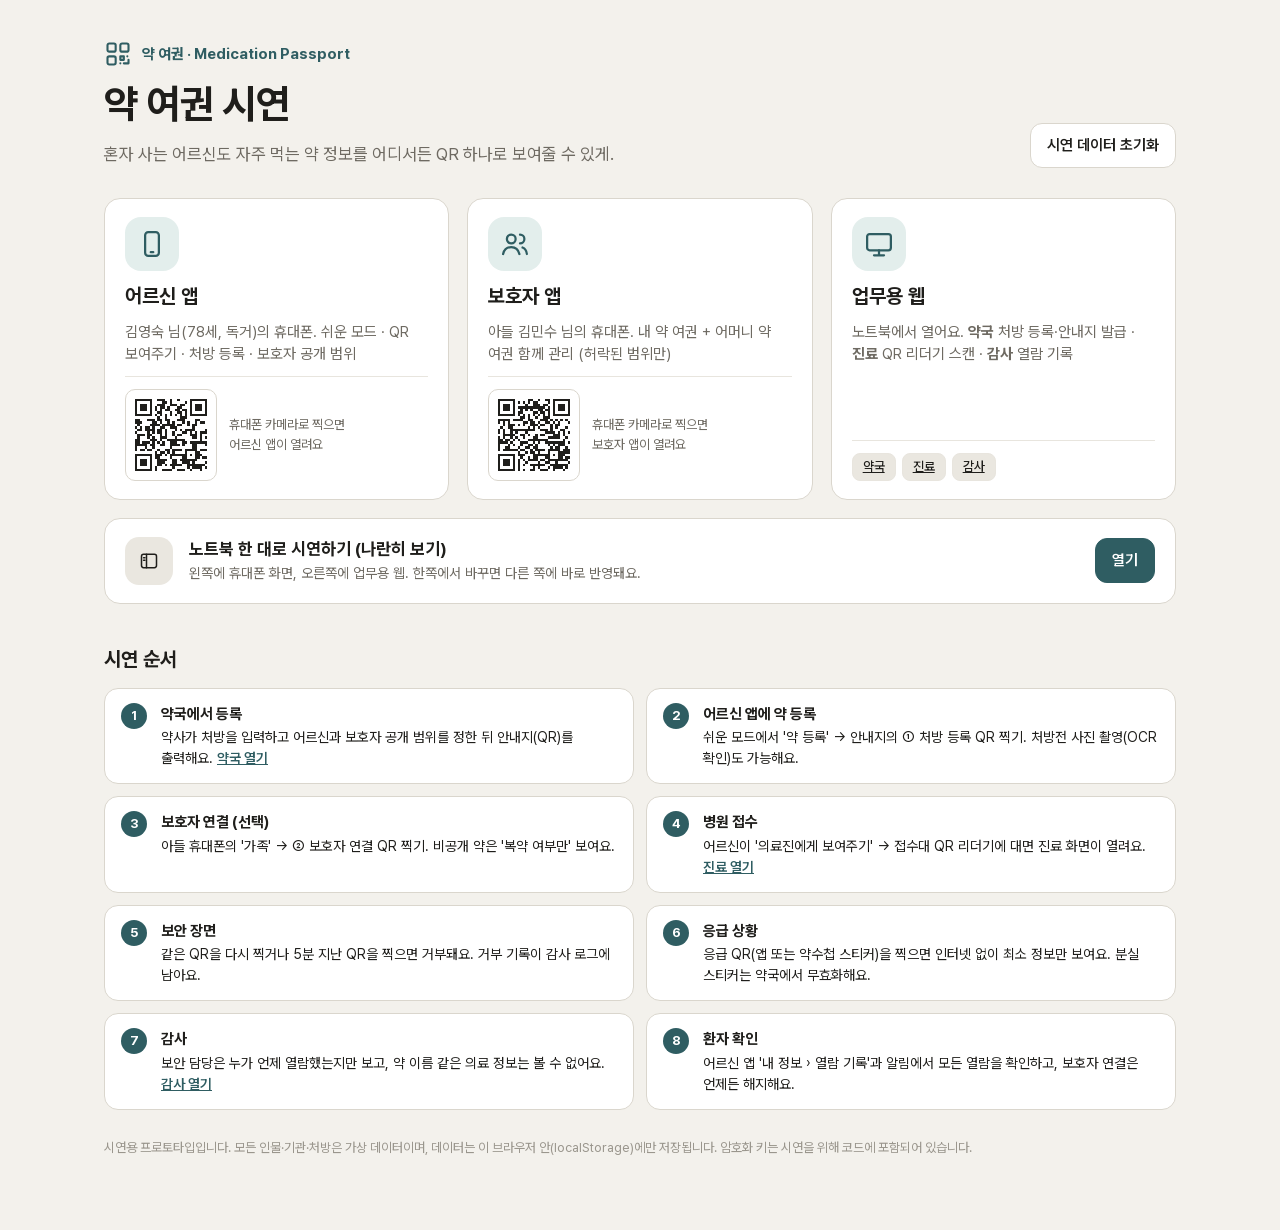
==== index.html @ 18c2f9f2 "Add files via upload" ====
<!DOCTYPE html>
<html lang="ko">
<head>
  <meta charset="UTF-8">
  <meta name="viewport" content="width=device-width, initial-scale=1">
  <title>약 여권 (Medication Passport) 시연</title>
  <link rel="icon" href="data:image/svg+xml,%3Csvg xmlns=%22http://www.w3.org/2000/svg%22 viewBox=%220 0 32 32%22%3E%3Crect width=%2232%22 height=%2232%22 rx=%228%22 fill=%22%232F5D62%22/%3E%3Cpath d=%22M8 8h6v6H8zM18 8h6v6h-6zM8 18h6v6H8zM18 18h2v2h-2zM22 22h2v2h-2z%22 fill=%22%23fff%22/%3E%3C/svg%3E">
  <link rel="stylesheet" href="assets/style.css">
  <style>
    .wrap { max-width: 1120px; margin: 0 auto; padding: 40px 24px 60px; }
    .hero { display: flex; justify-content: space-between; align-items: flex-end; gap: 24px; flex-wrap: wrap; }
    .hero h1 { font-size: 40px; margin: 6px 0 8px; letter-spacing: -1px; }
    .entries { display: grid; grid-template-columns: repeat(3, 1fr); gap: 18px; margin-top: 30px; }
    .entry { display: flex; flex-direction: column; gap: 10px; text-decoration: none; color: inherit; transition: transform .12s, box-shadow .12s; }
    .entry:hover { transform: translateY(-2px); box-shadow: var(--shadow); }
    .entry .ic { width: 54px; height: 54px; border-radius: 16px; background: var(--primary-weak); color: var(--primary); display: flex; align-items: center; justify-content: center; }
    .entry .ic .icon { width: 30px; height: 30px; }
    .entry h3 { font-size: 20px; }
    .entry .qr { display: flex; gap: 12px; align-items: center; margin-top: auto; padding-top: 12px; border-top: 1px solid var(--line-2); font-size: 13px; color: var(--muted); }
    .entry .qr .qr-box { width: 92px; padding: 6px; border-radius: 10px; }
    .split { margin-top: 18px; display: flex; align-items: center; gap: 16px; text-decoration: none; color: inherit; }
    .steps { counter-reset: s; list-style: none; padding: 0; margin: 0; display: grid; grid-template-columns: repeat(2, 1fr); gap: 12px; }
    .steps li { counter-increment: s; background: var(--surface); border: 1px solid var(--line); border-radius: 14px; padding: 14px 16px 14px 56px; position: relative; font-size: 14px; }
    .steps li::before { content: counter(s); position: absolute; left: 16px; top: 14px; width: 26px; height: 26px; border-radius: 50%; background: var(--primary); color: #fff; display: flex; align-items: center; justify-content: center; font-weight: 700; font-size: 13px; }
    .steps b { display: block; font-size: 15px; margin-bottom: 2px; }
    .steps a { font-weight: 600; }
    @media (max-width: 860px) { .entries, .steps { grid-template-columns: 1fr; } .hero h1 { font-size: 30px; } .entry .qr { display: none; } }
  </style>
</head>
<body>
  <div class="wrap">
    <div class="hero">
      <div>
        <div class="row" style="gap:10px;color:var(--primary);font-weight:700" id="brand"></div>
        <h1>약 여권 시연</h1>
        <div class="muted" style="font-size:17px">혼자 사는 어르신도 자주 먹는 약 정보를 어디서든 QR 하나로 보여줄 수 있게.</div>
      </div>
      <button class="btn" onclick="if(confirm('모든 시연 데이터를 처음 상태로 되돌릴까요?')){MP.resetAll();MP.toast('초기화했어요')}">시연 데이터 초기화</button>
    </div>

    <div class="entries">
      <a class="card entry" href="app.html?as=elder" id="e-elder">
        <div class="ic" data-i="phone"></div>
        <h3>어르신 앱</h3>
        <div class="muted">김영숙 님(78세, 독거)의 휴대폰. 쉬운 모드 · QR 보여주기 · 처방 등록 · 보호자 공개 범위</div>
        <div class="qr"><div class="qr-box" data-qr="app.html?as=elder"></div><span>휴대폰 카메라로 찍으면<br>어르신 앱이 열려요</span></div>
      </a>
      <a class="card entry" href="app.html?as=guardian" id="e-guard">
        <div class="ic" data-i="users"></div>
        <h3>보호자 앱</h3>
        <div class="muted">아들 김민수 님의 휴대폰. 내 약 여권 + 어머니 약 여권 함께 관리 (허락된 범위만)</div>
        <div class="qr"><div class="qr-box" data-qr="app.html?as=guardian"></div><span>휴대폰 카메라로 찍으면<br>보호자 앱이 열려요</span></div>
      </a>
      <div class="card entry" style="cursor:pointer" onclick="if(!event.target.closest('a'))location.href='work.html#clinic'">
        <div class="ic" data-i="monitor"></div>
        <h3>업무용 웹</h3>
        <div class="muted">노트북에서 열어요. <b>약국</b> 처방 등록·안내지 발급 · <b>진료</b> QR 리더기 스캔 · <b>감사</b> 열람 기록</div>
        <div class="qr"><span class="row" style="gap:6px;flex-wrap:wrap"><a class="chip" href="work.html#pharmacy">약국</a><a class="chip" href="work.html#clinic">진료</a><a class="chip" href="work.html#audit">감사</a></span></div>
      </div>
    </div>

    <a class="card split" href="split.html"><div class="ic" style="width:48px;height:48px;border-radius:14px;background:var(--bg-2);display:flex;align-items:center;justify-content:center" data-i="sidebar"></div>
      <div class="grow"><b style="font-size:17px">노트북 한 대로 시연하기 (나란히 보기)</b><div class="muted" style="font-size:14px">왼쪽에 휴대폰 화면, 오른쪽에 업무용 웹. 한쪽에서 바꾸면 다른 쪽에 바로 반영돼요.</div></div><span class="btn primary">열기</span></a>

    <h2 style="margin:40px 0 14px;font-size:20px">시연 순서</h2>
    <ol class="steps">
      <li><b>약국에서 등록</b>약사가 처방을 입력하고 어르신과 보호자 공개 범위를 정한 뒤 안내지(QR)를 출력해요. <a href="work.html#pharmacy">약국 열기</a></li>
      <li><b>어르신 앱에 약 등록</b>쉬운 모드에서 '약 등록' → 안내지의 ① 처방 등록 QR 찍기. 처방전 사진 촬영(OCR 확인)도 가능해요.</li>
      <li><b>보호자 연결 (선택)</b>아들 휴대폰의 '가족' → ② 보호자 연결 QR 찍기. 비공개 약은 '복약 여부만' 보여요.</li>
      <li><b>병원 접수</b>어르신이 '의료진에게 보여주기' → 접수대 QR 리더기에 대면 진료 화면이 열려요. <a href="work.html#clinic">진료 열기</a></li>
      <li><b>보안 장면</b>같은 QR을 다시 찍거나 5분 지난 QR을 찍으면 거부돼요. 거부 기록이 감사 로그에 남아요.</li>
      <li><b>응급 상황</b>응급 QR(앱 또는 약수첩 스티커)을 찍으면 인터넷 없이 최소 정보만 보여요. 분실 스티커는 약국에서 무효화해요.</li>
      <li><b>감사</b>보안 담당은 누가 언제 열람했는지만 보고, 약 이름 같은 의료 정보는 볼 수 없어요. <a href="work.html#audit">감사 열기</a></li>
      <li><b>환자 확인</b>어르신 앱 '내 정보 › 열람 기록'과 알림에서 모든 열람을 확인하고, 보호자 연결은 언제든 해지해요.</li>
    </ol>
    <p class="faint" style="font-size:13px;margin-top:28px">시연용 프로토타입입니다. 모든 인물·기관·처방은 가상 데이터이며, 데이터는 이 브라우저 안(localStorage)에만 저장됩니다. 암호화 키는 시연을 위해 코드에 포함되어 있습니다.</p>
  </div>
  <script src="vendor/qrcode.js"></script>
  <script src="assets/core.js"></script>
  <script>
    document.getElementById('brand').innerHTML = MP.icon('qr', 'lg') + '약 여권 · Medication Passport';
    document.querySelectorAll('[data-i]').forEach(function (el) { el.innerHTML = MP.icon(el.dataset.i); });
    document.querySelectorAll('[data-qr]').forEach(function (el) {
      var url = new URL(el.dataset.qr, location.href).href;
      el.innerHTML = MP.qrSVG(url, { ecc: 'L', margin: 1 });
    });
  </script>
</body>
</html>
---- assets/style.css ----
/* 약 여권 시연 — 공통 스타일 (와이어프레임 톤: 베이지 + 짙은 청록) */
@font-face {
  font-family: "Pretendard";
  src: url("../vendor/fonts/PretendardVariable.woff2") format("woff2-variations");
  font-weight: 45 920; font-style: normal; font-display: swap;
}

:root {
  --bg: #F3F1EC;
  --bg-2: #EAE7E0;
  --surface: #FFFFFF;
  --line: #DAD6CD;
  --line-2: #E8E5DE;
  --text: #1F1E1B;
  --muted: #6E6A62;
  --faint: #9A968D;
  --primary: #2F5D62;
  --primary-2: #24494D;
  --primary-weak: #E3EEEC;
  --danger: #8A3A1C;
  --danger-bg: #FBEAE3;
  --danger-line: #E9C4B4;
  --ok: #2E5B3A;
  --ok-bg: #E4EFE5;
  --ok-line: #C3D9C6;
  --warn: #7A5A12;
  --warn-bg: #FBF3DE;
  --warn-line: #EAD9A8;
  --radius: 16px;
  --radius-sm: 10px;
  --shadow: 0 1px 2px rgba(0,0,0,.04), 0 4px 16px rgba(0,0,0,.05);
  --mono: "IBM Plex Mono", ui-monospace, SFMono-Regular, Menlo, Consolas, monospace;
  --sans: "Pretendard", -apple-system, BlinkMacSystemFont, "Apple SD Gothic Neo", "Malgun Gothic", "Noto Sans KR", sans-serif;
}

* { box-sizing: border-box; }
html, body { margin: 0; padding: 0; }
body {
  font-family: var(--sans);
  background: var(--bg);
  color: var(--text);
  font-size: 15px;
  line-height: 1.5;
  -webkit-font-smoothing: antialiased;
  word-break: keep-all;
}
button, input, select, textarea { font: inherit; color: inherit; }
button { cursor: pointer; }
a { color: var(--primary); }
.mono { font-family: var(--mono); letter-spacing: 0; }
.muted { color: var(--muted); }
.faint { color: var(--faint); }
.hidden { display: none !important; }
.row { display: flex; align-items: center; gap: 8px; }
.between { display: flex; align-items: center; justify-content: space-between; gap: 12px; }
.stack > * + * { margin-top: 12px; }
.grow { flex: 1; min-width: 0; }

/* ---------- cards / buttons ---------- */
.card {
  background: var(--surface);
  border: 1px solid var(--line);
  border-radius: var(--radius);
  padding: 18px 20px;
}
.card.soft { background: var(--bg-2); border-color: var(--line-2); }
.card h3, .card h4 { margin: 0; }

.btn {
  display: inline-flex; align-items: center; justify-content: center; gap: 8px;
  border: 1px solid var(--line);
  background: var(--surface);
  border-radius: 12px;
  padding: 10px 16px;
  font-weight: 600;
  transition: background .15s, border-color .15s, transform .05s;
  white-space: nowrap;
}
.btn:hover { background: #FAF9F6; }
.btn:active { transform: translateY(1px); }
.btn.primary { background: var(--primary); border-color: var(--primary); color: #fff; }
.btn.primary:hover { background: var(--primary-2); }
.btn.outline { border-color: var(--primary); color: var(--primary); }
.btn.danger { border-color: var(--danger-line); color: var(--danger); }
.btn.ghost { border-color: transparent; background: transparent; }
.btn.block { width: 100%; }
.btn.lg { padding: 16px 20px; font-size: 18px; border-radius: 16px; }
.btn.sm { padding: 6px 10px; font-size: 13px; border-radius: 9px; }
.btn:disabled { opacity: .45; cursor: not-allowed; }

.chip {
  display: inline-flex; align-items: center; gap: 4px;
  padding: 3px 10px; border-radius: 8px;
  font-size: 13px; font-weight: 500;
  background: var(--bg-2); color: var(--text);
  border: 1px solid var(--line-2);
}
.chip.danger { background: var(--danger-bg); color: var(--danger); border-color: var(--danger-line); }
.chip.ok { background: var(--ok-bg); color: var(--ok); border-color: var(--ok-line); }
.chip.warn { background: var(--warn-bg); color: var(--warn); border-color: var(--warn-line); }
.chip.primary { background: var(--primary-weak); color: var(--primary); border-color: #C6DCD8; }

.alert {
  border-radius: var(--radius); padding: 14px 16px;
  border: 1px solid var(--danger-line); background: var(--danger-bg); color: var(--danger);
  display: flex; gap: 12px; align-items: flex-start;
}
.alert.warn { border-color: var(--warn-line); background: var(--warn-bg); color: var(--warn); }
.alert.ok { border-color: var(--ok-line); background: var(--ok-bg); color: var(--ok); }
.alert.info { border-color: var(--line); background: var(--bg-2); color: var(--muted); }

.icon { width: 20px; height: 20px; flex: none; stroke: currentColor; fill: none; stroke-width: 1.8; stroke-linecap: round; stroke-linejoin: round; }
.icon.lg { width: 28px; height: 28px; }
.icon.xl { width: 44px; height: 44px; }

/* ---------- forms ---------- */
label.field { display: block; }
label.field > span { display: block; font-size: 13px; color: var(--muted); margin-bottom: 6px; }
.input, select.input, textarea.input {
  width: 100%; border: 1px solid var(--line); border-radius: 12px;
  background: var(--surface); padding: 10px 12px; outline: none;
}
.input:focus { border-color: var(--primary); box-shadow: 0 0 0 3px rgba(47,93,98,.12); }
.check { display: flex; align-items: center; gap: 10px; cursor: pointer; }
.check input { width: 18px; height: 18px; accent-color: var(--primary); }

.seg { display: inline-flex; background: var(--bg-2); border-radius: 12px; padding: 4px; gap: 2px; }
.seg button { border: 0; background: transparent; padding: 8px 14px; border-radius: 9px; color: var(--muted); font-weight: 600; }
.seg button.on { background: var(--surface); color: var(--text); box-shadow: 0 1px 2px rgba(0,0,0,.08); }
.seg.full { display: flex; width: 100%; }
.seg.full button { flex: 1; }
.seg.small button { padding: 5px 9px; font-size: 12px; }

/* ---------- tables ---------- */
table.tbl { width: 100%; border-collapse: collapse; }
table.tbl th { text-align: left; font-size: 13px; font-weight: 600; color: var(--muted); background: #F7F6F2; padding: 12px 14px; border-bottom: 1px solid var(--line); white-space: nowrap; }
table.tbl td { padding: 13px 14px; border-bottom: 1px solid var(--line-2); vertical-align: middle; }
table.tbl tr.hl td { background: #FCF4F0; }
table.tbl tr.click { cursor: pointer; }
table.tbl tr.click:hover td { background: #FAF9F6; }

/* ---------- QR ---------- */
.qr-box { background: #fff; border: 1px solid var(--line); border-radius: 14px; padding: 14px; display: inline-block; line-height: 0; }
.qr-box svg { display: block; width: 100%; height: auto; }

/* ---------- toast / modal ---------- */
#toast {
  position: fixed; left: 50%; bottom: 28px; transform: translateX(-50%) translateY(20px);
  background: #2A2926; color: #fff; padding: 12px 18px; border-radius: 12px; font-size: 14px;
  opacity: 0; pointer-events: none; transition: all .25s; z-index: 1000; max-width: 92vw; text-align: center;
}
#toast.show { opacity: 1; transform: translateX(-50%) translateY(0); }

.modal-back { position: fixed; inset: 0; background: rgba(30,29,26,.45); display: flex; align-items: center; justify-content: center; z-index: 500; padding: 16px; }
.modal { background: var(--surface); border-radius: 20px; width: 100%; max-width: 520px; max-height: 92vh; overflow: auto; padding: 22px; box-shadow: 0 20px 60px rgba(0,0,0,.25); }

/* ---------- camera ---------- */
.cam { position: relative; background: #111; border-radius: 16px; overflow: hidden; aspect-ratio: 4/3; }
.cam video { width: 100%; height: 100%; object-fit: cover; display: block; }
.cam .frame { position: absolute; inset: 14%; border: 3px solid rgba(255,255,255,.85); border-radius: 18px; box-shadow: 0 0 0 999px rgba(0,0,0,.35); }
.cam .msg { position: absolute; left: 0; right: 0; bottom: 12px; text-align: center; color: #fff; font-size: 14px; text-shadow: 0 1px 3px #000; }

@keyframes pulse { 0%,100% { opacity: 1 } 50% { opacity: .35 } }
.dot { width: 9px; height: 9px; border-radius: 50%; background: var(--ok); display: inline-block; }
.dot.live { animation: pulse 1.4s infinite; }
.dot.off { background: var(--faint); }

@media print {
  body { background: #fff; }
}
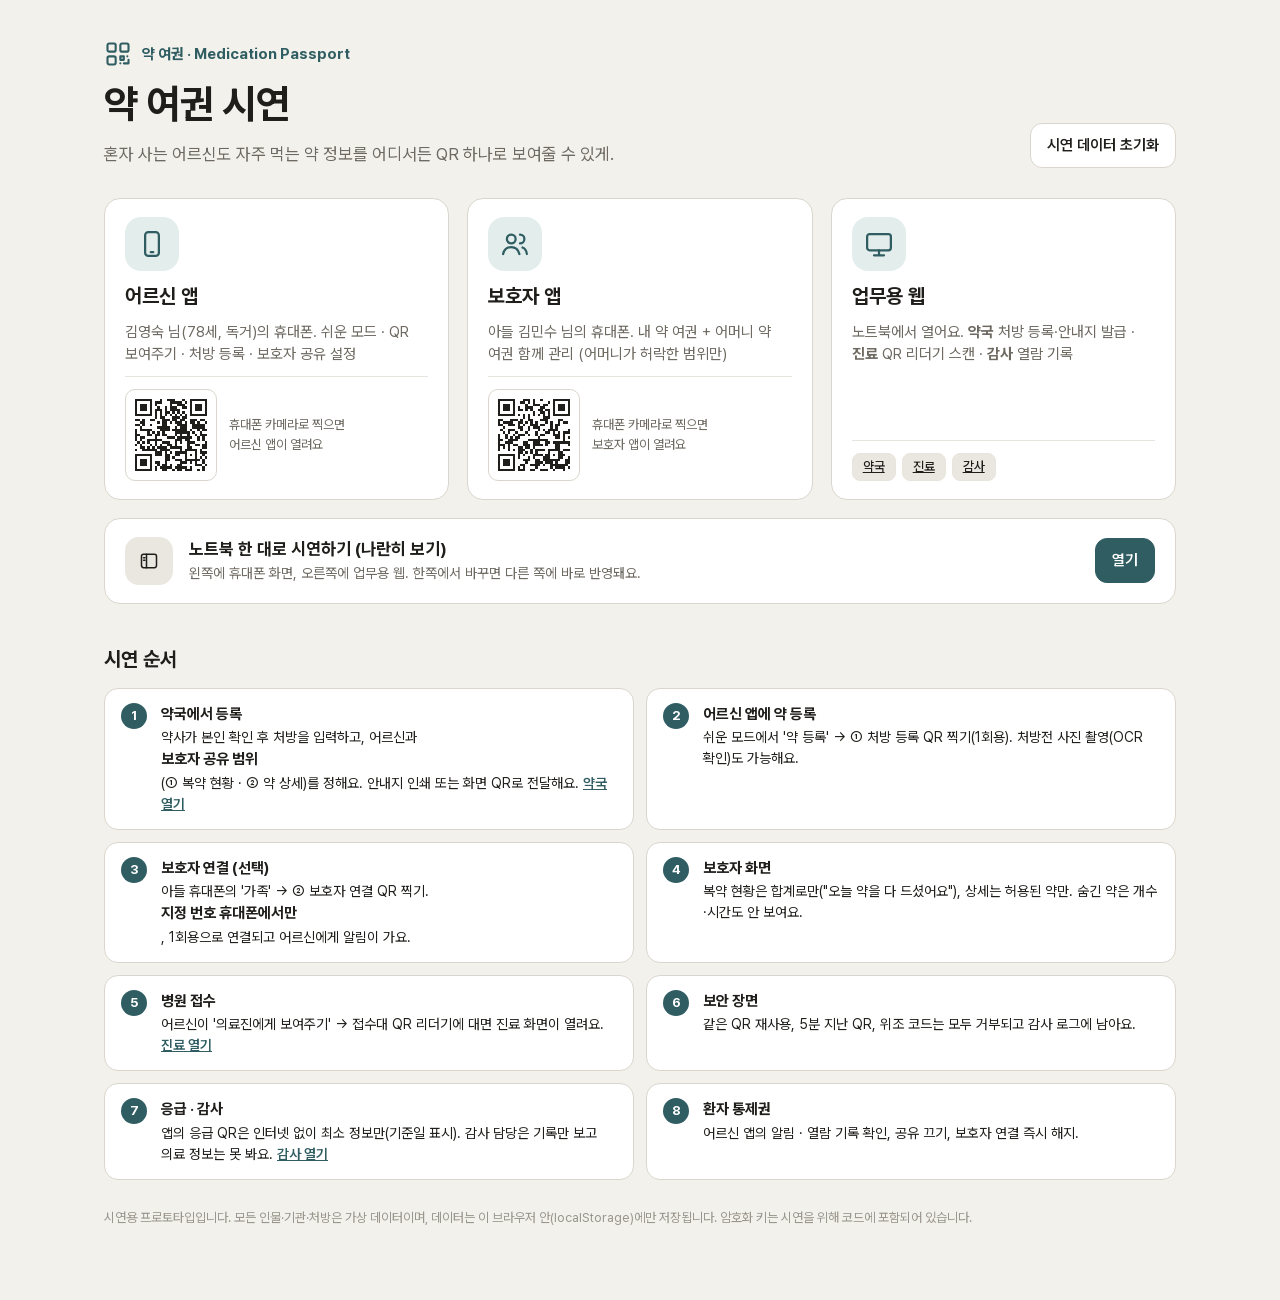
==== commit d4406844: "Add files via upload" ====
--- a/index.html
+++ b/index.html
@@ -42,13 +42,13 @@
       <a class="card entry" href="app.html?as=elder" id="e-elder">
         <div class="ic" data-i="phone"></div>
         <h3>어르신 앱</h3>
-        <div class="muted">김영숙 님(78세, 독거)의 휴대폰. 쉬운 모드 · QR 보여주기 · 처방 등록 · 보호자 공개 범위</div>
+        <div class="muted">김영숙 님(78세, 독거)의 휴대폰. 쉬운 모드 · QR 보여주기 · 처방 등록 · 보호자 공유 설정</div>
         <div class="qr"><div class="qr-box" data-qr="app.html?as=elder"></div><span>휴대폰 카메라로 찍으면<br>어르신 앱이 열려요</span></div>
       </a>
       <a class="card entry" href="app.html?as=guardian" id="e-guard">
         <div class="ic" data-i="users"></div>
         <h3>보호자 앱</h3>
-        <div class="muted">아들 김민수 님의 휴대폰. 내 약 여권 + 어머니 약 여권 함께 관리 (허락된 범위만)</div>
+        <div class="muted">아들 김민수 님의 휴대폰. 내 약 여권 + 어머니 약 여권 함께 관리 (어머니가 허락한 범위만)</div>
         <div class="qr"><div class="qr-box" data-qr="app.html?as=guardian"></div><span>휴대폰 카메라로 찍으면<br>보호자 앱이 열려요</span></div>
       </a>
       <div class="card entry" style="cursor:pointer" onclick="if(!event.target.closest('a'))location.href='work.html#clinic'">
@@ -64,14 +64,14 @@
 
     <h2 style="margin:40px 0 14px;font-size:20px">시연 순서</h2>
     <ol class="steps">
-      <li><b>약국에서 등록</b>약사가 처방을 입력하고 어르신과 보호자 공개 범위를 정한 뒤 안내지(QR)를 출력해요. <a href="work.html#pharmacy">약국 열기</a></li>
-      <li><b>어르신 앱에 약 등록</b>쉬운 모드에서 '약 등록' → 안내지의 ① 처방 등록 QR 찍기. 처방전 사진 촬영(OCR 확인)도 가능해요.</li>
-      <li><b>보호자 연결 (선택)</b>아들 휴대폰의 '가족' → ② 보호자 연결 QR 찍기. 비공개 약은 '복약 여부만' 보여요.</li>
+      <li><b>약국에서 등록</b>약사가 본인 확인 후 처방을 입력하고, 어르신과 <b>보호자 공유 범위</b>(① 복약 현황 · ② 약 상세)를 정해요. 안내지 인쇄 또는 화면 QR로 전달해요. <a href="work.html#pharmacy">약국 열기</a></li>
+      <li><b>어르신 앱에 약 등록</b>쉬운 모드에서 '약 등록' → ① 처방 등록 QR 찍기(1회용). 처방전 사진 촬영(OCR 확인)도 가능해요.</li>
+      <li><b>보호자 연결 (선택)</b>아들 휴대폰의 '가족' → ② 보호자 연결 QR 찍기. <b>지정 번호 휴대폰에서만</b>, 1회용으로 연결되고 어르신에게 알림이 가요.</li>
+      <li><b>보호자 화면</b>복약 현황은 합계로만("오늘 약을 다 드셨어요"), 상세는 허용된 약만. 숨긴 약은 개수·시간도 안 보여요.</li>
       <li><b>병원 접수</b>어르신이 '의료진에게 보여주기' → 접수대 QR 리더기에 대면 진료 화면이 열려요. <a href="work.html#clinic">진료 열기</a></li>
-      <li><b>보안 장면</b>같은 QR을 다시 찍거나 5분 지난 QR을 찍으면 거부돼요. 거부 기록이 감사 로그에 남아요.</li>
-      <li><b>응급 상황</b>응급 QR(앱 또는 약수첩 스티커)을 찍으면 인터넷 없이 최소 정보만 보여요. 분실 스티커는 약국에서 무효화해요.</li>
-      <li><b>감사</b>보안 담당은 누가 언제 열람했는지만 보고, 약 이름 같은 의료 정보는 볼 수 없어요. <a href="work.html#audit">감사 열기</a></li>
-      <li><b>환자 확인</b>어르신 앱 '내 정보 › 열람 기록'과 알림에서 모든 열람을 확인하고, 보호자 연결은 언제든 해지해요.</li>
+      <li><b>보안 장면</b>같은 QR 재사용, 5분 지난 QR, 위조 코드는 모두 거부되고 감사 로그에 남아요.</li>
+      <li><b>응급 · 감사</b>앱의 응급 QR은 인터넷 없이 최소 정보만(기준일 표시). 감사 담당은 기록만 보고 의료 정보는 못 봐요. <a href="work.html#audit">감사 열기</a></li>
+      <li><b>환자 통제권</b>어르신 앱의 알림 · 열람 기록 확인, 공유 끄기, 보호자 연결 즉시 해지.</li>
     </ol>
     <p class="faint" style="font-size:13px;margin-top:28px">시연용 프로토타입입니다. 모든 인물·기관·처방은 가상 데이터이며, 데이터는 이 브라우저 안(localStorage)에만 저장됩니다. 암호화 키는 시연을 위해 코드에 포함되어 있습니다.</p>
   </div>
